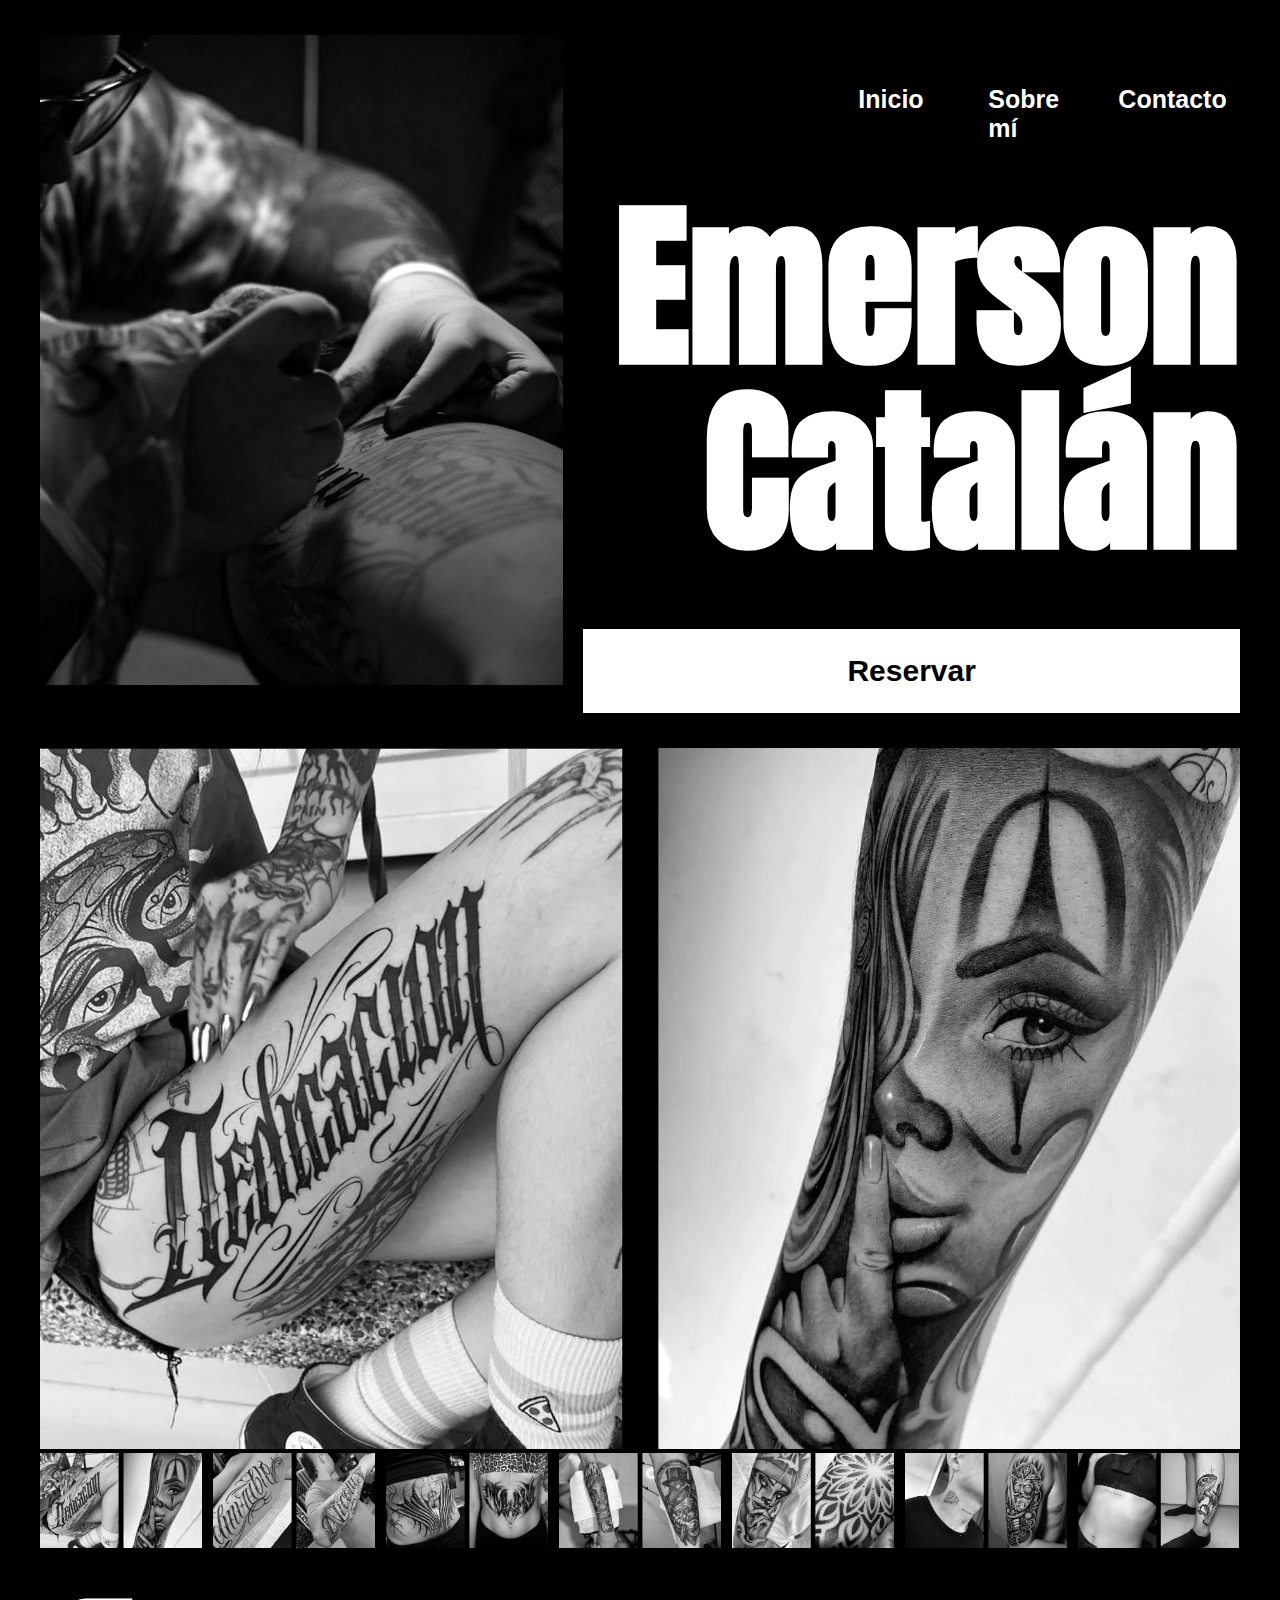
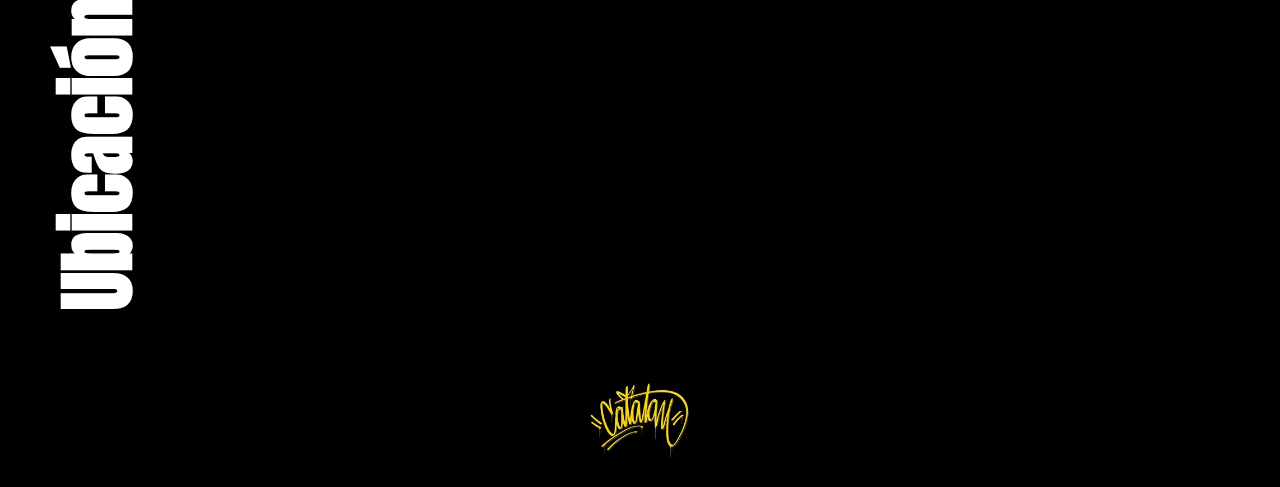
==== index.html @ 420c8c4f "a" ====
<!DOCTYPE html>
<html>
  <head>
    <title>Catalan's Tattoo</title>
    <link rel="stylesheet" href="style.css">
    <link rel="preconnect" href="https://fonts.googleapis.com">
    <link rel="preconnect" href="https://fonts.gstatic.com" crossorigin>
    <link href="https://fonts.googleapis.com/css2?family=Anton&display=swap" rel="stylesheet">       
  </head>
 
  <body>
      
        <div class="website-container">
      
          <div class="title-container">
            <img class="home-image" src="assets/catalan1.webp">
      
            <div class="item-box">
              <div class="top-menu">
                <p class="menu-option">
                  <a href="index.html">
                    Inicio
                  </a>
                </p>

                <p class="menu-option">
                  <a href="#" onclick="return false;">
                    Sobre mí
                  </a>
                </p>

                <p class="menu-option">
                  <a href="#" onclick="return false;">
                    Contacto
                  </a>
                </p>
              </div>
          
              <p class="title">
                Emerson Catalán
              </p>

            <div>
              <p class="reserve-button">
                Reservar
              </p>
            </div>
            
            </div>

          </div>
        
          <div class="gallery">

            <div class="gallery-display">
              <img id="gallery-main-image" class="gallery-image">
            </div>
            <div id="thumbnails"></div>

          </div>

          <div class="location-container">      
            <div class="location-box">
              <p class="location-text">
                Ubicación
              </p>
            </div>
 
            <iframe class="map" src="https://www.google.com/maps/embed?pb=!1m18!1m12!1m3!1d3916.658241930171!2d-74.79684052415239!3d10.989147955232342!2m3!1f0!2f0!3f0!3m2!1i1024!2i768!4f13.1!3m3!1m2!1s0x8ef42d7025b7eb53%3A0x3772468d267fda36!2sCra.%2045%20%23%2057%20-%2058%2C%20Nte.%20Centro%20Historico%2C%20Barranquilla%2C%20Atl%C3%A1ntico%2C%20Colombia!5e0!3m2!1ses-419!2sus!4v1703089931493!5m2!1ses-419!2sus" width="1100" height="350" style="border:0;" allowfullscreen="" loading="lazy" referrerpolicy="no-referrer-when-downgrade"></iframe>
          
          </div>


        </div>
      
      </body>

      <footer>
        <img class="catalan-logo" src="assets/catalan.webp">
      </footer>

<script src="main.js"></script>
</html>
---- style.css ----
p {
  font-family: Arial, Helvetica, sans-serif;
  color: white;
  margin: 0;
}

a{
  color: white;
  text-decoration: none;
}

a:hover{
  color: rgb(253, 214, 21);
}

a:active{
  color: white;
}

body {
  background-color: rgb(0, 0, 0);
  margin: 25px;
}

footer {
  margin-top: 50px;
  margin-bottom: 25px;
  text-align: center;
}


.website-container {
  max-width: 1200px; 
  width: 100%; 
  margin: 0 auto; 
}

.top-menu {
  display: grid;
  grid-template-columns: 130px 130px 130px;
  font-weight: bold;
}

.menu-option {
  font-family: Arial, Helvetica, sans-serif;
  display: inline-block;
  width: auto;
  font-size: 25px;
  margin-left: 275px;
  margin-right: 50px;
  margin-top: 50px;
  cursor: pointer;
}

.title-container {
  display: flex;
  width: auto;
  margin-top: 35px;
  margin-bottom: 35px;
}

.home-image {
  height: 650px;
}

.item-box {
  display: flex;
  flex-direction: column;
  margin-left: 20px;
}

.title {
  font-family: 'Anton', sans-serif;
  font-size: 180px; font-weight: bold;
	margin-top: 50px;
  margin-bottom: 10px;
	line-height: 185px;
  text-align: right;
}

.reserve-button{
  margin-top: 56px;
  padding: 25px;
  background-color: white;
  font-family: Arial, Helvetica, sans-serif;
  font-size: 30px; font-weight: bold;
  color: rgb(0, 0, 0);
  text-align: center;
  user-select: none;
  cursor: pointer;
}

.reserve-button:hover{
  background-color: rgb(253, 214, 21)
}

.reserve-button:active{
  background-color: white;
}

.location-text {
  font-family: 'Anton', sans-serif;
  font-size: 80px; font-weight: bold;
  margin-bottom: 20px;
  margin-top: 110px;
  margin-left: -100px;
  transform: rotate(-90deg);
}

.map{
  margin-left: -100px;
}


.location-container {
  display: flex;
  width: auto;
  margin-top: 35px;
  margin-bottom: 35px;

}

.catalan-logo {
  height: 75px;
}



/*---------------*/
/* Gallery style */
/*---------------*/

/* Constants */
:root
  { --gallery-width: 1200px
  ; --gallery-height: 800px
  ; --gallery-top-padding: 5px
  ; --gallery-thumbnail-height: 100px
  ; --gallery-main-display-height:
      calc(var(--gallery-height) - 3 * var(--gallery-padding) - var(--gallery-thumbnail-height));
    }

/* Flex container with main display and thumbnails */
div.gallery
  { display: flex
  ; width: var(--gallery-width)
  ; height: var(--gallery-height)
  ; flex-direction: column
  ; padding-top: var(--gallery-padding)
  ; padding-bottom: var(--gallery-padding)
  ; box-sizing: border-box
    }

/* The main gallery display */
div.gallery-display
  { margin-bottom: var(--gallery-padding)
  ; height: var(--gallery-main-display-height)
  ; width: 100%
  ; text-align: center
    }

/* Image from the gallery */
img.gallery-image
  { max-width: 100%
  ; max-height: 100%
    }

/* Flex container for thumbnails */
#thumbnails
  { height: var(--gallery-thumbnail-height)
  ; display: flex
  ; flex-direction: row
  ; justify-content: flex-start
  ; width: 100%
  ; gap: 11px
  ; overflow-x: auto
    }

/* Thumbnail image */
img.thumbnail
  { cursor: pointer
    }
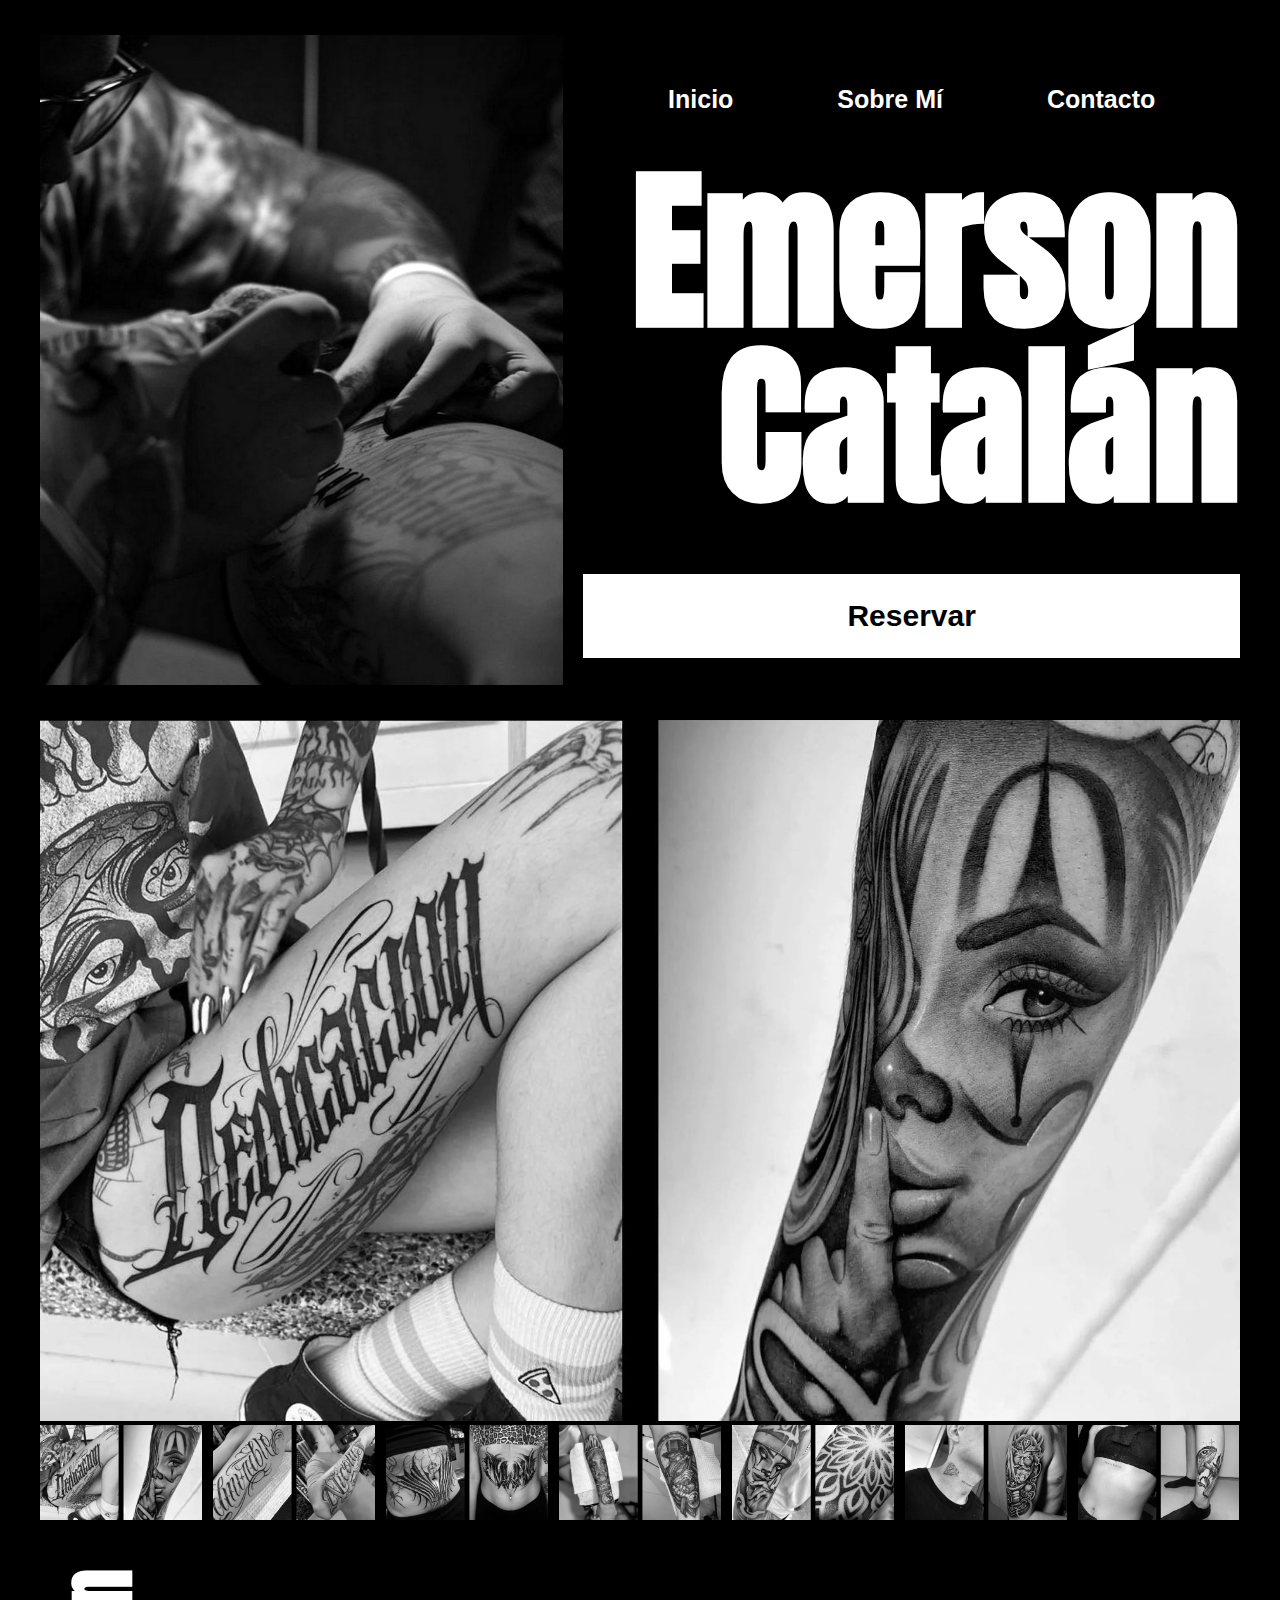
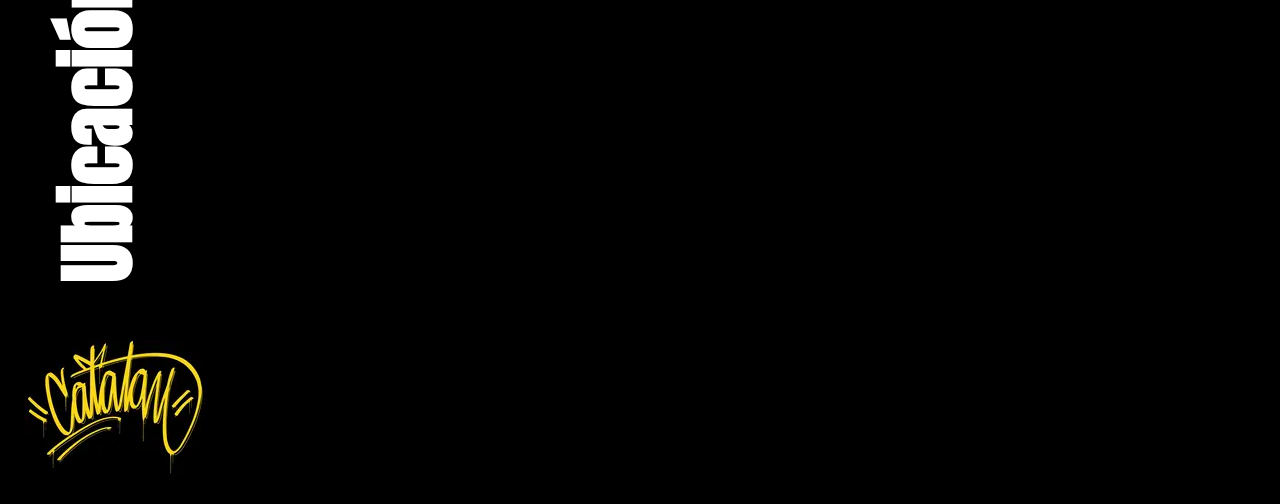
==== commit ee098d7a: "Revert "a"" ====
--- a/index.html
+++ b/index.html
@@ -25,7 +25,7 @@
 
                 <p class="menu-option">
                   <a href="#" onclick="return false;">
-                    Sobre mí
+                    Sobre Mí
                   </a>
                 </p>
 
@@ -76,7 +76,7 @@
       </body>
 
       <footer>
-        <img class="catalan-logo" src="assets/catalan.webp">
+        <img class="face" src="assets/catalan.webp">
       </footer>
 
 <script src="main.js"></script>
--- a/style.css
+++ b/style.css
@@ -23,9 +23,7 @@
 }
 
 footer {
-  margin-top: 50px;
-  margin-bottom: 25px;
-  text-align: center;
+  margin-top: 35px;
 }
 
 
@@ -35,20 +33,24 @@
   margin: 0 auto; 
 }
 
-.top-menu {
+.top-banner {
+  margin-top: 30px;
+	margin-bottom: 30px;
+  height: 100px;
+  width: 100%;
+  text-align: center;
+}
+
+.options-menu {
   display: grid;
-  grid-template-columns: 130px 130px 130px;
+  grid-template-columns: auto auto auto;
+}
+
+.grid-item {
+  display: inline-block;
+  font-size: 20px;
   font-weight: bold;
-}
-
-.menu-option {
-  font-family: Arial, Helvetica, sans-serif;
-  display: inline-block;
-  width: auto;
-  font-size: 25px;
-  margin-left: 275px;
-  margin-right: 50px;
-  margin-top: 50px;
+	margin-right: 30px;
   cursor: pointer;
 }
 
@@ -69,17 +71,22 @@
   margin-left: 20px;
 }
 
+.top-menu{
+  text-align: center;
+  font-weight: bold;
+}
+
 .title {
   font-family: 'Anton', sans-serif;
-  font-size: 180px; font-weight: bold;
+  font-size: 175px; font-weight: bold;
 	margin-top: 50px;
   margin-bottom: 10px;
-	line-height: 185px;
+	line-height: 175px;
   text-align: right;
 }
 
 .reserve-button{
-  margin-top: 56px;
+  margin-top: 50px;
   padding: 25px;
   background-color: white;
   font-family: Arial, Helvetica, sans-serif;
@@ -111,6 +118,15 @@
   margin-left: -100px;
 }
 
+.menu-option{
+  font-family: Arial, Helvetica, sans-serif;
+  display: inline-block;
+  font-size: 25px;
+  margin-left: 50px;
+  margin-right: 50px;
+  margin-top: 50px;
+  cursor: pointer;
+}
 
 .location-container {
   display: flex;
@@ -121,7 +137,8 @@
 }
 
 .catalan-logo {
-  height: 75px;
+  display: inline-block;
+  height: 100px;
 }
 
 
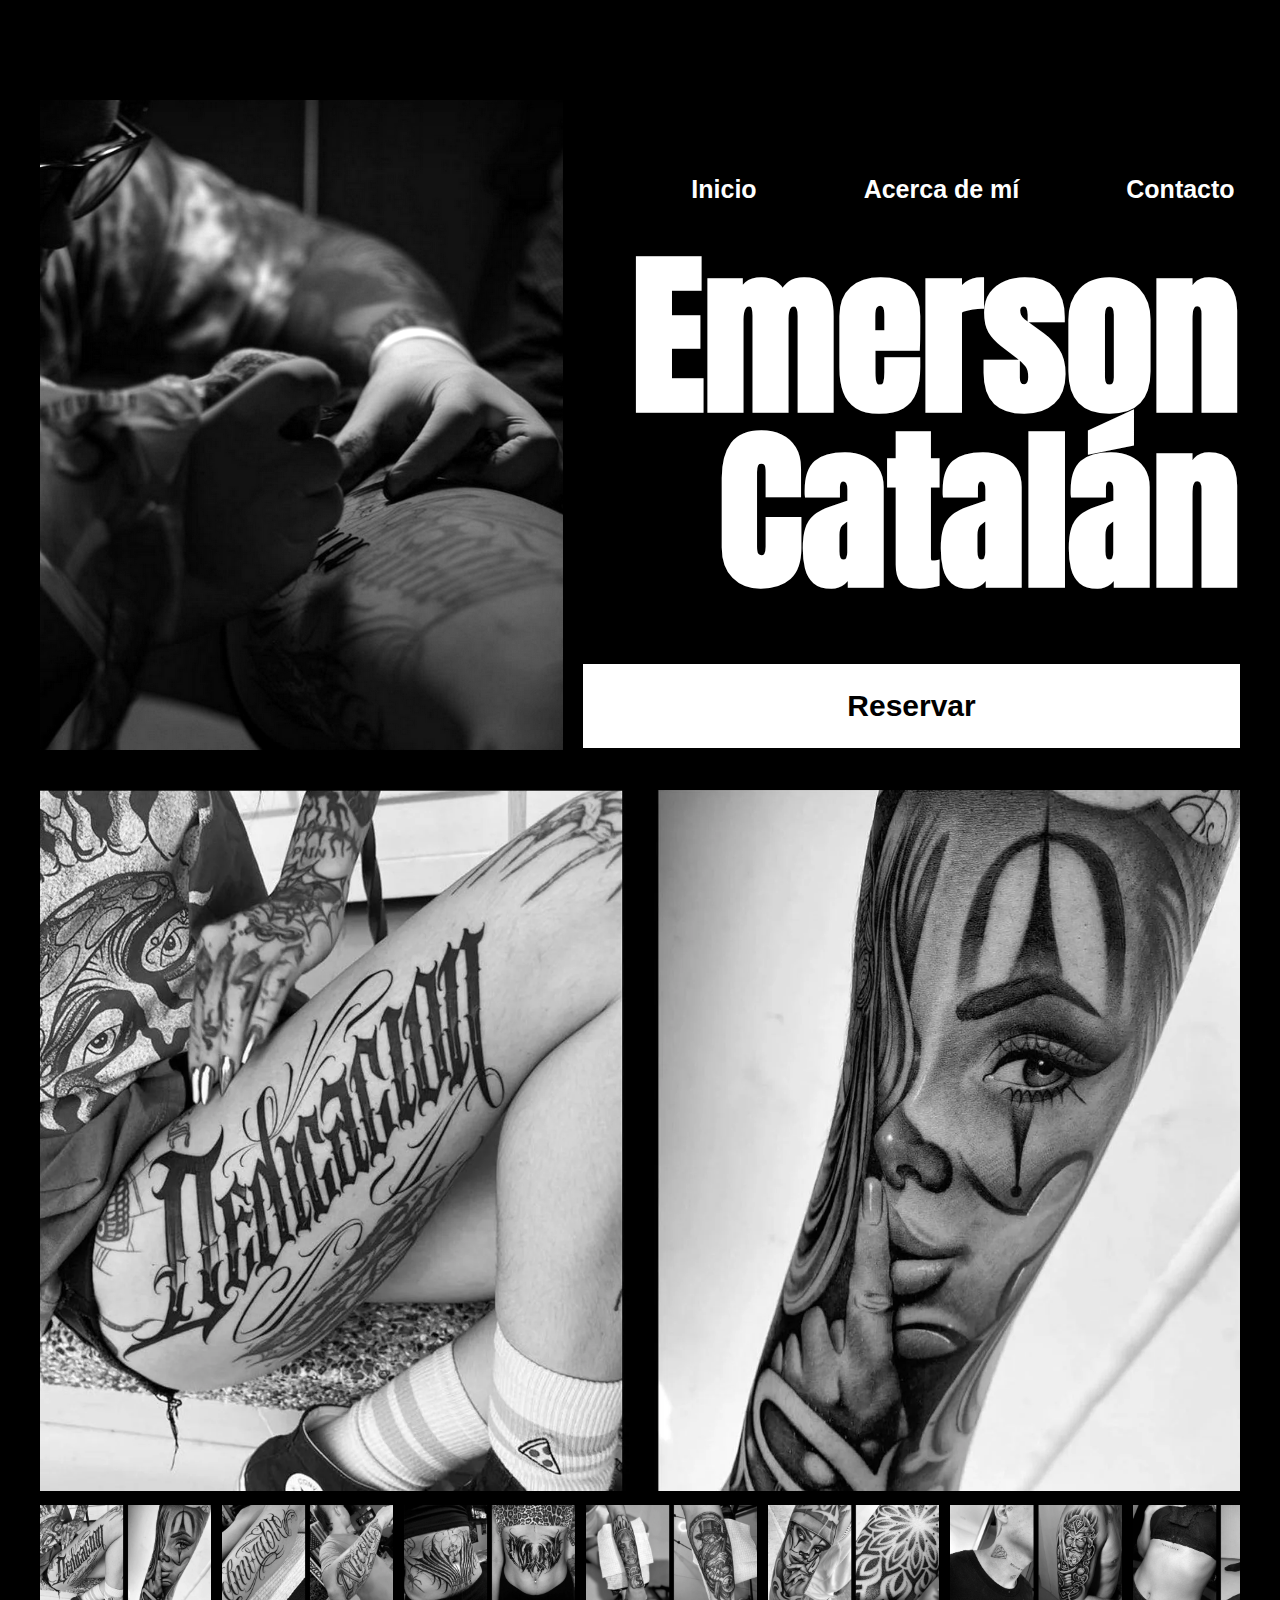
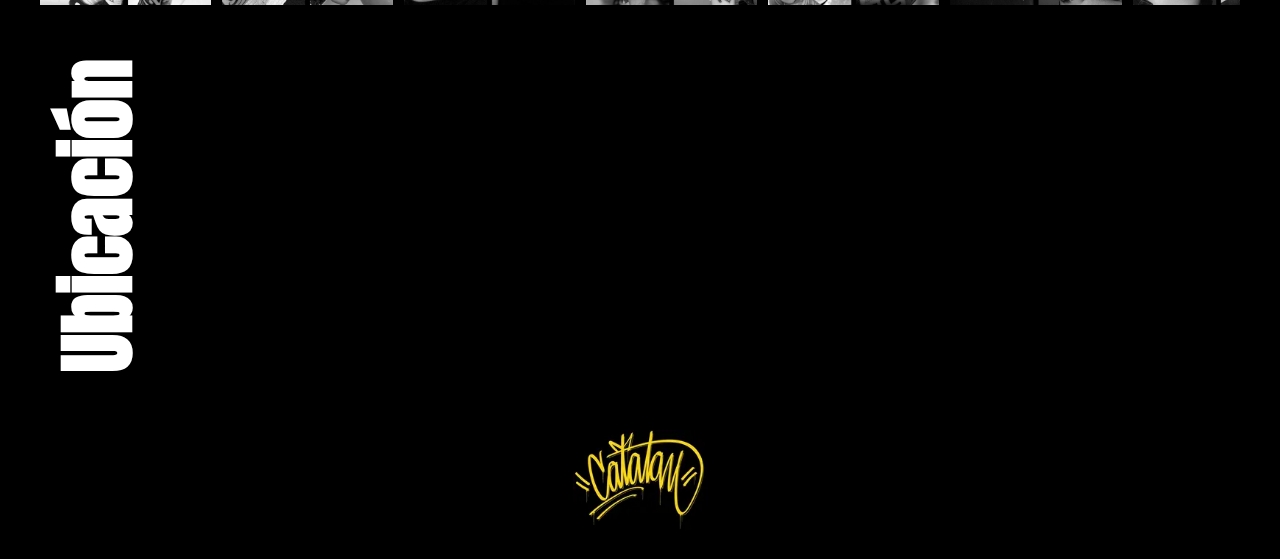
==== commit 1d11e1d7: "updating" ====
--- a/index.html
+++ b/index.html
@@ -25,12 +25,12 @@
 
                 <p class="menu-option">
                   <a href="#" onclick="return false;">
-                    Sobre Mí
+                    Acerca de mí
                   </a>
                 </p>
 
                 <p class="menu-option">
-                  <a href="#" onclick="return false;">
+                  <a href="contact.html">
                     Contacto
                   </a>
                 </p>
@@ -41,9 +41,11 @@
               </p>
 
             <div>
-              <p class="reserve-button">
-                Reservar
-              </p>
+              <a href="contact.html">
+                <p class="reserve-button">
+                  Reservar
+                </p>
+              </a>  
             </div>
             
             </div>
@@ -76,7 +78,7 @@
       </body>
 
       <footer>
-        <img class="face" src="assets/catalan.webp">
+        <img class="catalan-logo" src="assets/catalan.webp">
       </footer>
 
 <script src="main.js"></script>
--- a/style.css
+++ b/style.css
@@ -20,10 +20,12 @@
 body {
   background-color: rgb(0, 0, 0);
   margin: 25px;
+  margin-top: 100px;
 }
 
 footer {
   margin-top: 35px;
+  text-align: center;
 }
 
 
@@ -33,24 +35,12 @@
   margin: 0 auto; 
 }
 
-.top-banner {
-  margin-top: 30px;
-	margin-bottom: 30px;
-  height: 100px;
-  width: 100%;
-  text-align: center;
-}
-
-.options-menu {
-  display: grid;
-  grid-template-columns: auto auto auto;
-}
-
-.grid-item {
+.menu-option {
+  font-family: Arial, Helvetica, sans-serif;
   display: inline-block;
-  font-size: 20px;
-  font-weight: bold;
-	margin-right: 30px;
+  font-size: 25px;
+  margin-left: 103px;
+  margin-top: 75px;
   cursor: pointer;
 }
 
@@ -63,6 +53,7 @@
 
 .home-image {
   height: 650px;
+  width: 523px;
 }
 
 .item-box {
@@ -79,8 +70,9 @@
 .title {
   font-family: 'Anton', sans-serif;
   font-size: 175px; font-weight: bold;
-	margin-top: 50px;
-  margin-bottom: 10px;
+	margin-top: 0px;
+  padding-top: 45px;
+  margin-bottom: 15px;
 	line-height: 175px;
   text-align: right;
 }
@@ -105,6 +97,14 @@
   background-color: white;
 }
 
+.location-container {
+  display: flex;
+  width: auto;
+  margin-top: 35px;
+  margin-bottom: 35px;
+
+}
+
 .location-text {
   font-family: 'Anton', sans-serif;
   font-size: 80px; font-weight: bold;
@@ -118,26 +118,7 @@
   margin-left: -100px;
 }
 
-.menu-option{
-  font-family: Arial, Helvetica, sans-serif;
-  display: inline-block;
-  font-size: 25px;
-  margin-left: 50px;
-  margin-right: 50px;
-  margin-top: 50px;
-  cursor: pointer;
-}
-
-.location-container {
-  display: flex;
-  width: auto;
-  margin-top: 35px;
-  margin-bottom: 35px;
-
-}
-
 .catalan-logo {
-  display: inline-block;
   height: 100px;
 }
 
@@ -150,8 +131,8 @@
 /* Constants */
 :root
   { --gallery-width: 1200px
-  ; --gallery-height: 800px
-  ; --gallery-top-padding: 5px
+  ; --gallery-height: 825px
+  ; --gallery-padding: 5px
   ; --gallery-thumbnail-height: 100px
   ; --gallery-main-display-height:
       calc(var(--gallery-height) - 3 * var(--gallery-padding) - var(--gallery-thumbnail-height));
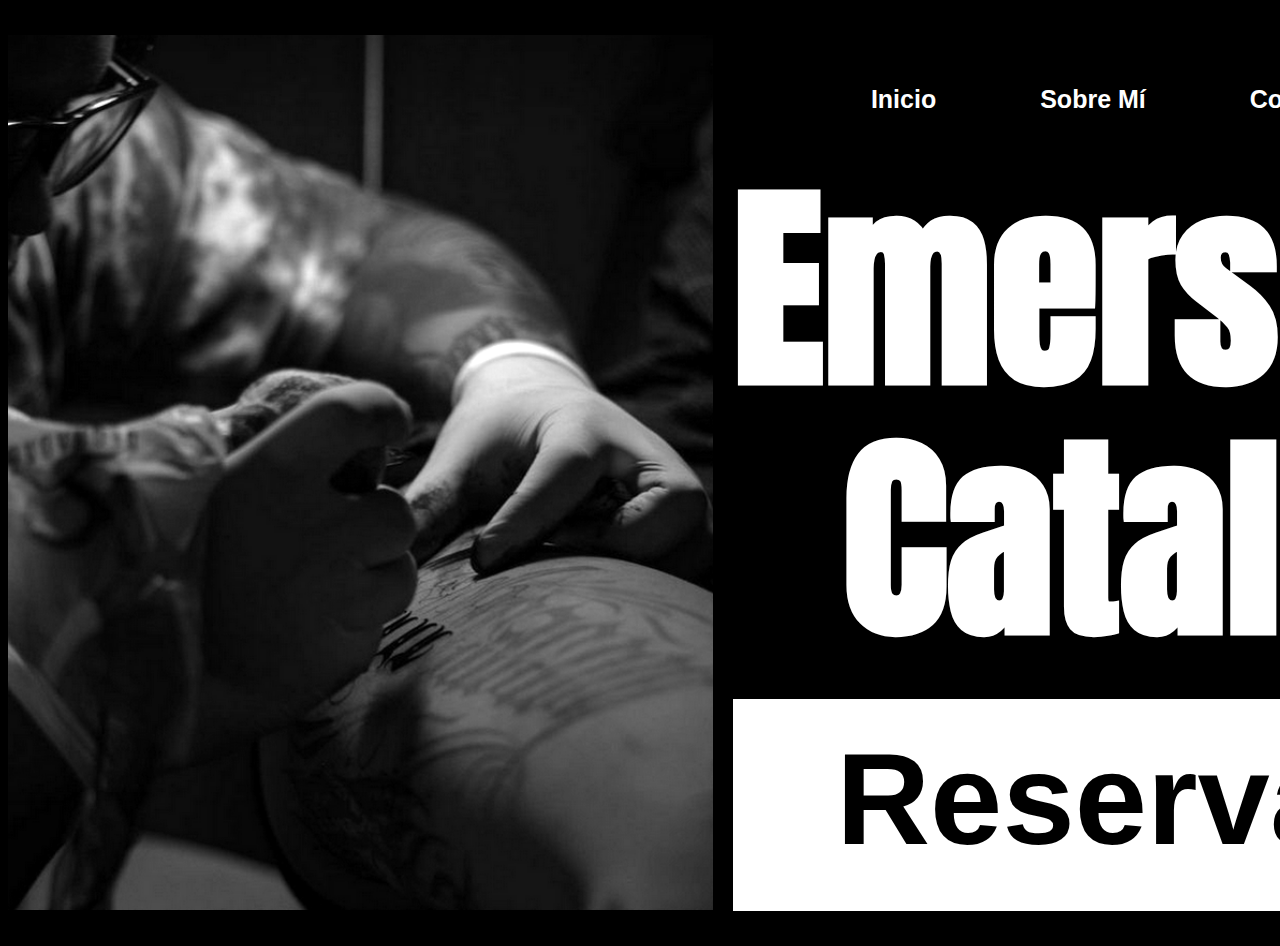
==== commit 764c4be9: "changes" ====
--- a/index.html
+++ b/index.html
@@ -25,12 +25,12 @@
 
                 <p class="menu-option">
                   <a href="#" onclick="return false;">
-                    Acerca de mí
+                    Sobre Mí
                   </a>
                 </p>
 
                 <p class="menu-option">
-                  <a href="contact.html">
+                  <a href="#" onclick="return false;">
                     Contacto
                   </a>
                 </p>
@@ -41,45 +41,13 @@
               </p>
 
             <div>
-              <a href="contact.html">
-                <p class="reserve-button">
-                  Reservar
-                </p>
-              </a>  
+              <p class="reserve-button">
+                Reservar
+              </p>
             </div>
             
             </div>
 
           </div>
         
-          <div class="gallery">
-
-            <div class="gallery-display">
-              <img id="gallery-main-image" class="gallery-image">
-            </div>
-            <div id="thumbnails"></div>
-
-          </div>
-
-          <div class="location-container">      
-            <div class="location-box">
-              <p class="location-text">
-                Ubicación
-              </p>
-            </div>
- 
-            <iframe class="map" src="https://www.google.com/maps/embed?pb=!1m18!1m12!1m3!1d3916.658241930171!2d-74.79684052415239!3d10.989147955232342!2m3!1f0!2f0!3f0!3m2!1i1024!2i768!4f13.1!3m3!1m2!1s0x8ef42d7025b7eb53%3A0x3772468d267fda36!2sCra.%2045%20%23%2057%20-%2058%2C%20Nte.%20Centro%20Historico%2C%20Barranquilla%2C%20Atl%C3%A1ntico%2C%20Colombia!5e0!3m2!1ses-419!2sus!4v1703089931493!5m2!1ses-419!2sus" width="1100" height="350" style="border:0;" allowfullscreen="" loading="lazy" referrerpolicy="no-referrer-when-downgrade"></iframe>
-          
-          </div>
-
-
-        </div>
-      
-      </body>
-
-      <footer>
-        <img class="catalan-logo" src="assets/catalan.webp">
-      </footer>
-
-<script src="main.js"></script>
 </html>
--- a/style.css
+++ b/style.css
@@ -19,8 +19,6 @@
 
 body {
   background-color: rgb(0, 0, 0);
-  margin: 25px;
-  margin-top: 100px;
 }
 
 footer {
@@ -28,19 +26,25 @@
   text-align: center;
 }
 
-
 .website-container {
-  max-width: 1200px; 
+  max-width: 1500px; 
   width: 100%; 
   margin: 0 auto; 
 }
 
-.menu-option {
-  font-family: Arial, Helvetica, sans-serif;
+.top-banner {
+  margin-top: 30px;
+	margin-bottom: 30px;
+  height: 100px;
+  width: 100%;
+  text-align: center;
+}
+
+.grid-item {
   display: inline-block;
-  font-size: 25px;
-  margin-left: 103px;
-  margin-top: 75px;
+  font-size: 20px;
+  font-weight: bold;
+	margin-right: 30px;
   cursor: pointer;
 }
 
@@ -52,8 +56,7 @@
 }
 
 .home-image {
-  height: 650px;
-  width: 523px;
+  height: 875px;
 }
 
 .item-box {
@@ -69,22 +72,23 @@
 
 .title {
   font-family: 'Anton', sans-serif;
-  font-size: 175px; font-weight: bold;
-	margin-top: 0px;
-  padding-top: 45px;
-  margin-bottom: 15px;
-	line-height: 175px;
+  font-size: 220px; font-weight: bold;
+	margin-top: 50px;
+  margin-bottom: 10px;
+	line-height: 250px;
   text-align: right;
 }
 
 .reserve-button{
-  margin-top: 50px;
+  margin-top: 25px;
   padding: 25px;
+  height: 162px;
   background-color: white;
   font-family: Arial, Helvetica, sans-serif;
-  font-size: 30px; font-weight: bold;
+  font-size: 130px; font-weight: bold;
   color: rgb(0, 0, 0);
   text-align: center;
+  vertical-align: middle;
   user-select: none;
   cursor: pointer;
 }
@@ -97,87 +101,14 @@
   background-color: white;
 }
 
-.location-container {
-  display: flex;
-  width: auto;
-  margin-top: 35px;
-  margin-bottom: 35px;
 
+.menu-option{
+  font-family: Arial, Helvetica, sans-serif;
+  display: inline-block;
+  font-size: 25px;
+  margin-left: 50px;
+  margin-right: 50px;
+  margin-top: 50px;
+  cursor: pointer;
 }
 
-.location-text {
-  font-family: 'Anton', sans-serif;
-  font-size: 80px; font-weight: bold;
-  margin-bottom: 20px;
-  margin-top: 110px;
-  margin-left: -100px;
-  transform: rotate(-90deg);
-}
-
-.map{
-  margin-left: -100px;
-}
-
-.catalan-logo {
-  height: 100px;
-}
-
-
-
-/*---------------*/
-/* Gallery style */
-/*---------------*/
-
-/* Constants */
-:root
-  { --gallery-width: 1200px
-  ; --gallery-height: 825px
-  ; --gallery-padding: 5px
-  ; --gallery-thumbnail-height: 100px
-  ; --gallery-main-display-height:
-      calc(var(--gallery-height) - 3 * var(--gallery-padding) - var(--gallery-thumbnail-height));
-    }
-
-/* Flex container with main display and thumbnails */
-div.gallery
-  { display: flex
-  ; width: var(--gallery-width)
-  ; height: var(--gallery-height)
-  ; flex-direction: column
-  ; padding-top: var(--gallery-padding)
-  ; padding-bottom: var(--gallery-padding)
-  ; box-sizing: border-box
-    }
-
-/* The main gallery display */
-div.gallery-display
-  { margin-bottom: var(--gallery-padding)
-  ; height: var(--gallery-main-display-height)
-  ; width: 100%
-  ; text-align: center
-    }
-
-/* Image from the gallery */
-img.gallery-image
-  { max-width: 100%
-  ; max-height: 100%
-    }
-
-/* Flex container for thumbnails */
-#thumbnails
-  { height: var(--gallery-thumbnail-height)
-  ; display: flex
-  ; flex-direction: row
-  ; justify-content: flex-start
-  ; width: 100%
-  ; gap: 11px
-  ; overflow-x: auto
-    }
-
-/* Thumbnail image */
-img.thumbnail
-  { cursor: pointer
-    }
-
-
-    
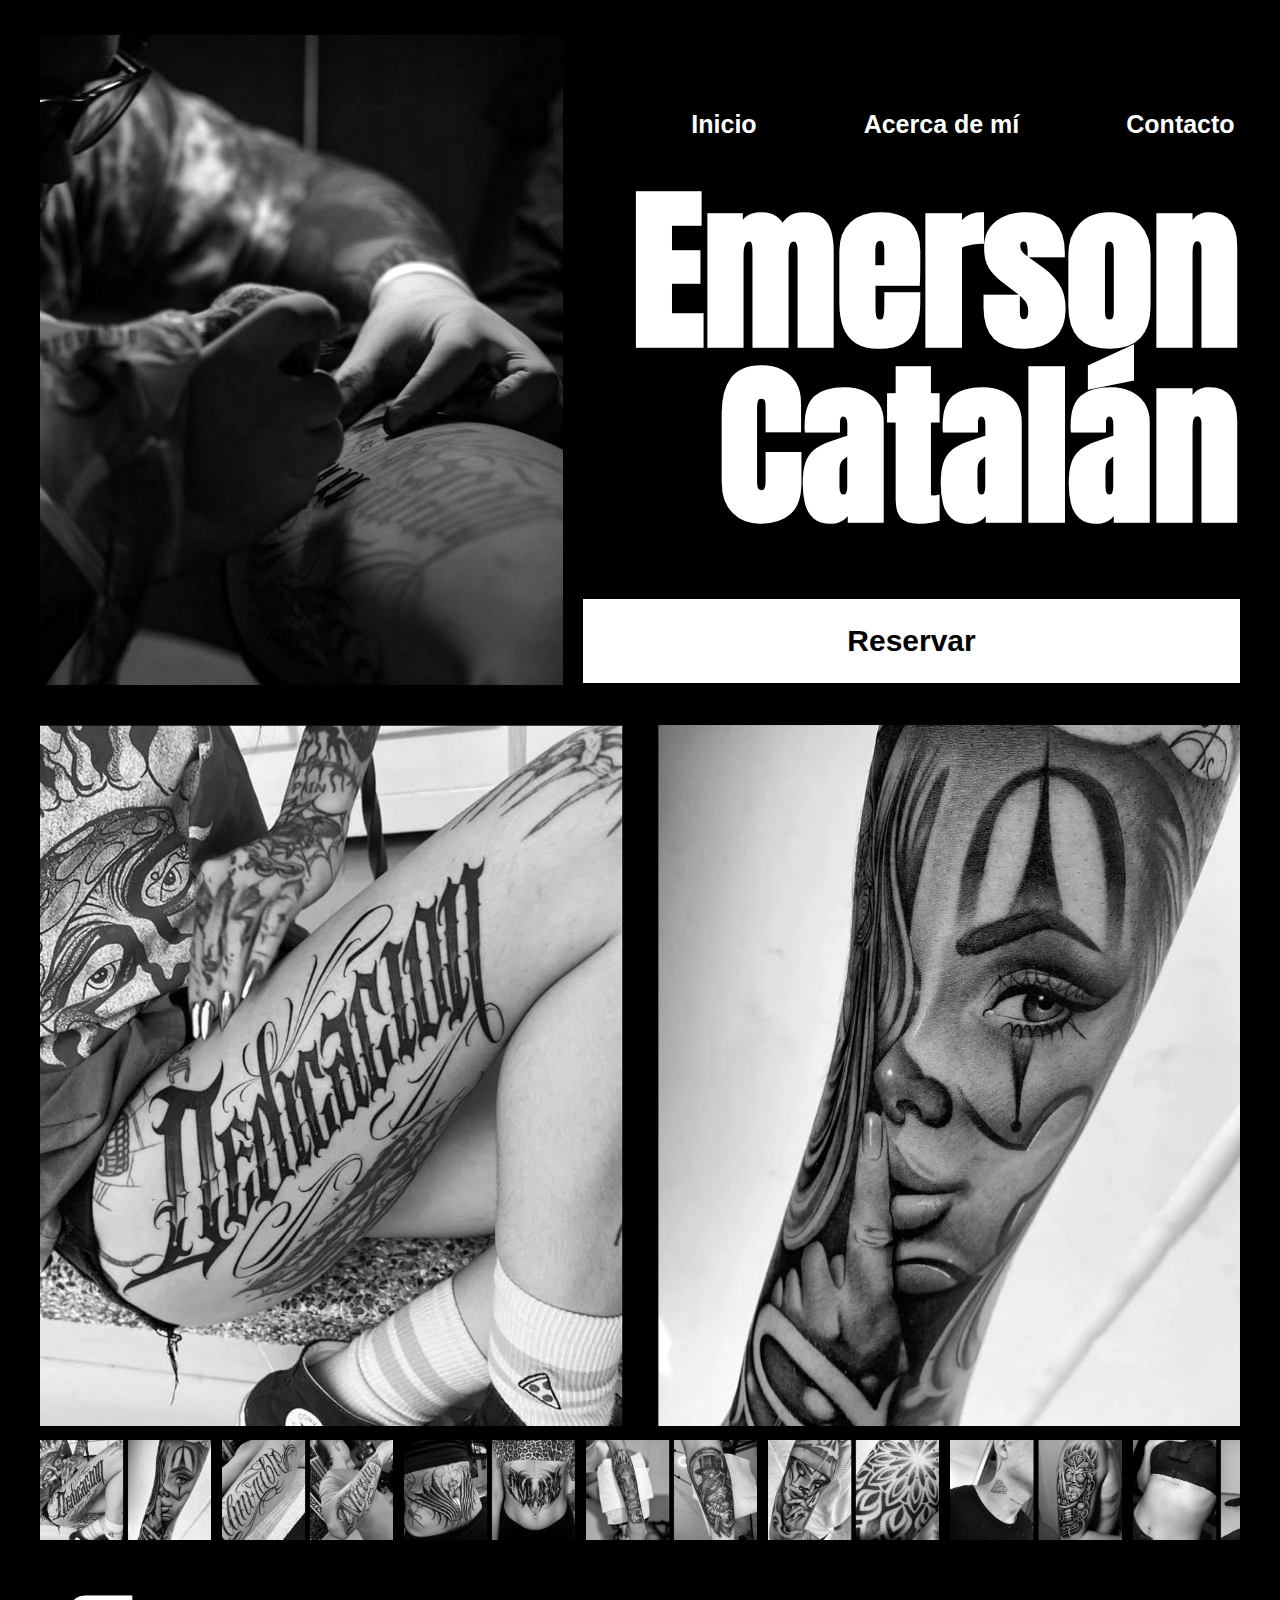
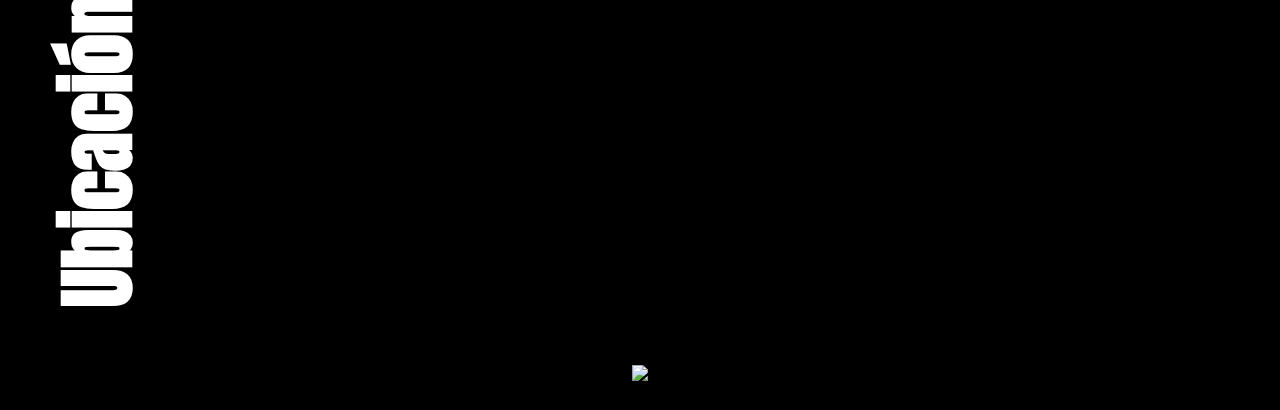
==== commit 4304b89e: "changing footer" ====
--- a/index.html
+++ b/index.html
@@ -25,12 +25,12 @@
 
                 <p class="menu-option">
                   <a href="#" onclick="return false;">
-                    Sobre Mí
+                    Acerca de mí
                   </a>
                 </p>
 
                 <p class="menu-option">
-                  <a href="#" onclick="return false;">
+                  <a href="contact.html">
                     Contacto
                   </a>
                 </p>
@@ -41,13 +41,47 @@
               </p>
 
             <div>
-              <p class="reserve-button">
-                Reservar
-              </p>
+              <a href="contact.html">
+                <p class="reserve-button">
+                  Reservar
+                </p>
+              </a>  
             </div>
             
             </div>
 
           </div>
         
+          <div class="gallery">
+
+            <div class="gallery-display">
+              <img id="gallery-main-image" class="gallery-image">
+            </div>
+            <div id="thumbnails"></div>
+
+          </div>
+
+          <div class="location-container">      
+            <div class="location-box">
+              <p class="location-text">
+                Ubicación
+              </p>
+            </div>
+ 
+            <iframe class="map" src="https://www.google.com/maps/embed?pb=!1m18!1m12!1m3!1d3916.658241930171!2d-74.79684052415239!3d10.989147955232342!2m3!1f0!2f0!3f0!3m2!1i1024!2i768!4f13.1!3m3!1m2!1s0x8ef42d7025b7eb53%3A0x3772468d267fda36!2sCra.%2045%20%23%2057%20-%2058%2C%20Nte.%20Centro%20Historico%2C%20Barranquilla%2C%20Atl%C3%A1ntico%2C%20Colombia!5e0!3m2!1ses-419!2sus!4v1703089931493!5m2!1ses-419!2sus" width="1100" height="350" style="border:0;" allowfullscreen="" loading="lazy" referrerpolicy="no-referrer-when-downgrade"></iframe>
+          
+          </div>
+
+
+        </div>
+      
+      </body>
+
+      <footer>
+        <a href="https://www.instagram.com/emerson.catalan/">
+        <img class="catalan-logo" src="assets/insta.png">
+        </a>
+      </footer>
+
+<script src="main.js"></script>
 </html>
--- a/style.css
+++ b/style.css
@@ -17,8 +17,16 @@
   color: white;
 }
 
+.contact-right,
+.contact-left{
+  margin-bottom: 10px;
+  font-family: Arial, Helvetica, sans-serif;
+  font-size: 25px; font-weight: bold;
+}
+
 body {
   background-color: rgb(0, 0, 0);
+  margin: 25px;
 }
 
 footer {
@@ -26,25 +34,19 @@
   text-align: center;
 }
 
+
 .website-container {
-  max-width: 1500px; 
+  max-width: 1200px; 
   width: 100%; 
   margin: 0 auto; 
 }
 
-.top-banner {
-  margin-top: 30px;
-	margin-bottom: 30px;
-  height: 100px;
-  width: 100%;
-  text-align: center;
-}
-
-.grid-item {
+.menu-option {
+  font-family: Arial, Helvetica, sans-serif;
   display: inline-block;
-  font-size: 20px;
-  font-weight: bold;
-	margin-right: 30px;
+  font-size: 25px;
+  margin-left: 103px;
+  margin-top: 75px;
   cursor: pointer;
 }
 
@@ -56,7 +58,8 @@
 }
 
 .home-image {
-  height: 875px;
+  height: 650px;
+  width: 523px;
 }
 
 .item-box {
@@ -72,23 +75,22 @@
 
 .title {
   font-family: 'Anton', sans-serif;
-  font-size: 220px; font-weight: bold;
-	margin-top: 50px;
-  margin-bottom: 10px;
-	line-height: 250px;
+  font-size: 175px; font-weight: bold;
+	margin-top: 0px;
+  padding-top: 45px;
+  margin-bottom: 15px;
+	line-height: 175px;
   text-align: right;
 }
 
 .reserve-button{
-  margin-top: 25px;
+  margin-top: 50px;
   padding: 25px;
-  height: 162px;
   background-color: white;
   font-family: Arial, Helvetica, sans-serif;
-  font-size: 130px; font-weight: bold;
+  font-size: 30px; font-weight: bold;
   color: rgb(0, 0, 0);
   text-align: center;
-  vertical-align: middle;
   user-select: none;
   cursor: pointer;
 }
@@ -101,14 +103,106 @@
   background-color: white;
 }
 
-
-.menu-option{
-  font-family: Arial, Helvetica, sans-serif;
-  display: inline-block;
-  font-size: 25px;
-  margin-left: 50px;
-  margin-right: 50px;
-  margin-top: 50px;
-  cursor: pointer;
-}
-
+.location-container {
+  display: flex;
+  width: auto;
+  margin-top: 35px;
+  margin-bottom: 35px;
+
+}
+
+.location-text {
+  font-family: 'Anton', sans-serif;
+  font-size: 80px; font-weight: bold;
+  margin-bottom: 20px;
+  margin-top: 110px;
+  margin-left: -100px;
+  transform: rotate(-90deg);
+}
+
+.map{
+  margin-left: -100px;
+}
+
+.catalan-logo {
+  height: 100px;
+}
+
+
+/*CONTACT PAGE STYLES*/
+
+.contact-info {
+  display: grid;
+  grid-template-columns: auto auto;
+  grid-row-gap: 20px;
+  margin-top: 30px;
+  margin-left: 25px;
+  color: rgb(255, 255, 255);
+}
+
+.contact-right {
+  text-align: right;
+  font-weight: 200;
+}
+
+
+
+
+
+/*---------------*/
+/* Gallery style */
+/*---------------*/
+
+/* Constants */
+:root
+  { --gallery-width: 1200px
+  ; --gallery-height: 825px
+  ; --gallery-padding: 5px
+  ; --gallery-thumbnail-height: 100px
+  ; --gallery-main-display-height:
+      calc(var(--gallery-height) - 3 * var(--gallery-padding) - var(--gallery-thumbnail-height));
+    }
+
+/* Flex container with main display and thumbnails */
+div.gallery
+  { display: flex
+  ; width: var(--gallery-width)
+  ; height: var(--gallery-height)
+  ; flex-direction: column
+  ; padding-top: var(--gallery-padding)
+  ; padding-bottom: var(--gallery-padding)
+  ; box-sizing: border-box
+    }
+
+/* The main gallery display */
+div.gallery-display
+  { margin-bottom: var(--gallery-padding)
+  ; height: var(--gallery-main-display-height)
+  ; width: 100%
+  ; text-align: center
+    }
+
+/* Image from the gallery */
+img.gallery-image
+  { max-width: 100%
+  ; max-height: 100%
+    }
+
+/* Flex container for thumbnails */
+#thumbnails
+  { height: var(--gallery-thumbnail-height)
+  ; display: flex
+  ; flex-direction: row
+  ; justify-content: flex-start
+  ; width: 100%
+  ; gap: 11px
+  ; overflow-x: auto
+    }
+
+/* Thumbnail image */
+img.thumbnail
+  { cursor: pointer
+    }
+
+
+    
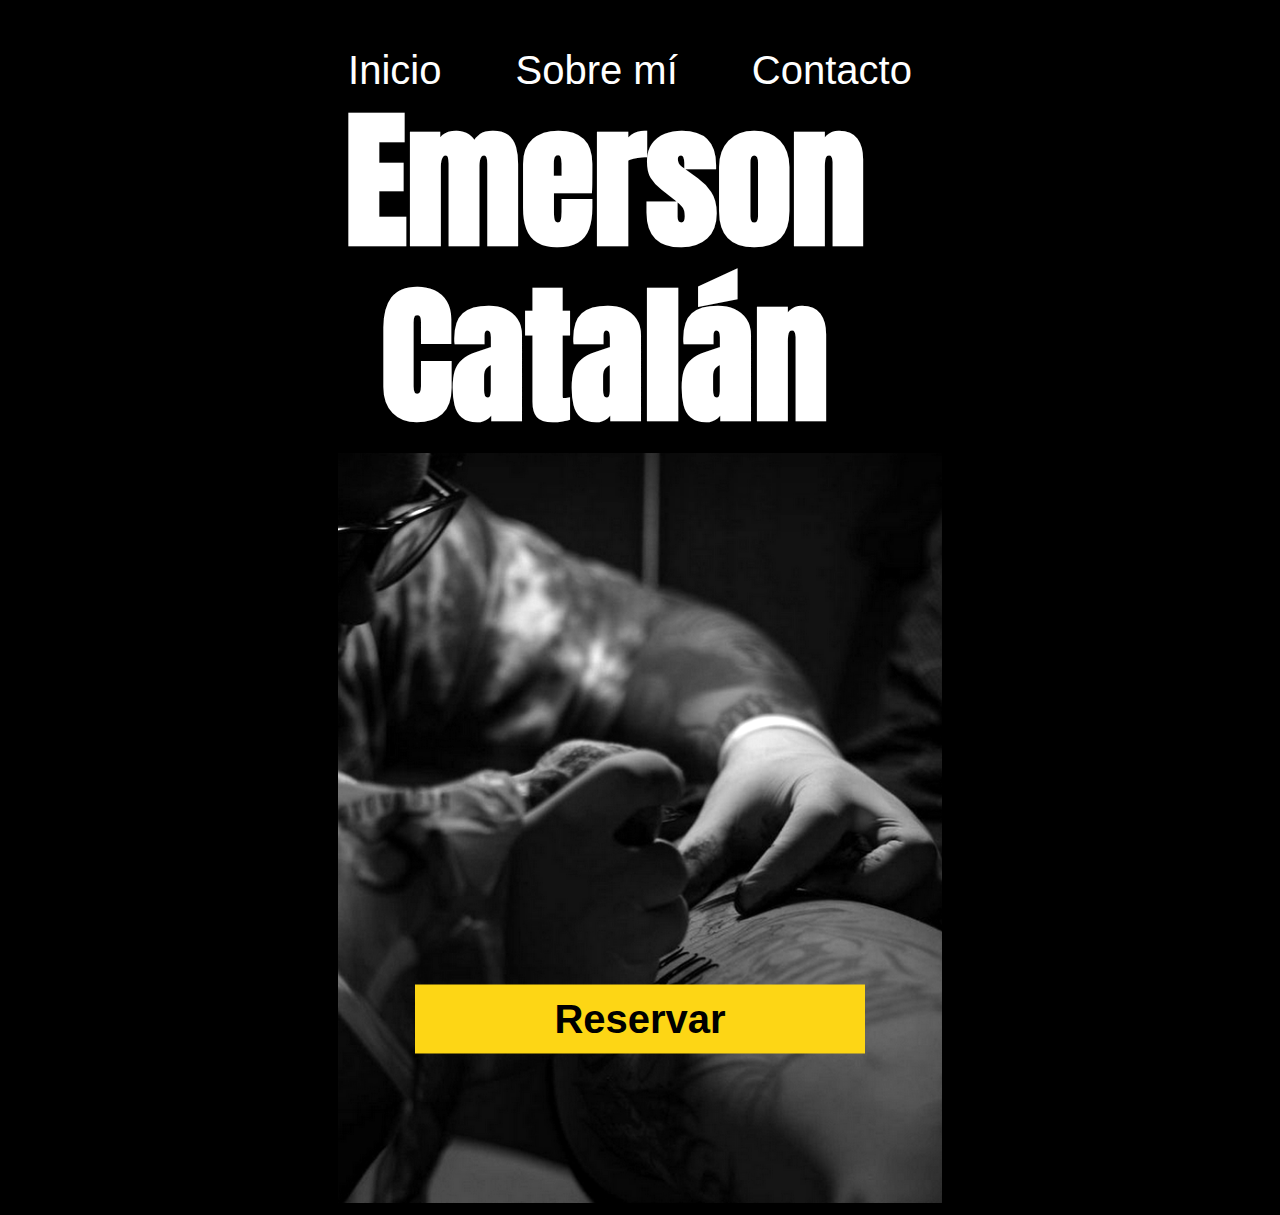
==== commit c9b2e368: "good" ====
--- a/index.html
+++ b/index.html
@@ -9,79 +9,21 @@
   </head>
  
   <body>
-      
-        <div class="website-container">
-      
-          <div class="title-container">
-            <img class="home-image" src="assets/catalan1.webp">
-      
-            <div class="item-box">
-              <div class="top-menu">
-                <p class="menu-option">
-                  <a href="index.html">
-                    Inicio
-                  </a>
-                </p>
 
-                <p class="menu-option">
-                  <a href="#" onclick="return false;">
-                    Acerca de mí
-                  </a>
-                </p>
+      <div class="top-menu">
+        <p>Inicio</p>
+        <p>Sobre mí</p>
+        <p>Contacto</p>
+      </div>
 
-                <p class="menu-option">
-                  <a href="contact.html">
-                    Contacto
-                  </a>
-                </p>
-              </div>
-          
-              <p class="title">
-                Emerson Catalán
-              </p>
+      <p class="title">Emerson Catalán</p>
 
-            <div>
-              <a href="contact.html">
-                <p class="reserve-button">
-                  Reservar
-                </p>
-              </a>  
-            </div>
-            
-            </div>
-
-          </div>
+      <div class="container">
+        <img class="catalan-image" src="assets/catalan1.webp">
         
-          <div class="gallery">
-
-            <div class="gallery-display">
-              <img id="gallery-main-image" class="gallery-image">
-            </div>
-            <div id="thumbnails"></div>
-
-          </div>
-
-          <div class="location-container">      
-            <div class="location-box">
-              <p class="location-text">
-                Ubicación
-              </p>
-            </div>
- 
-            <iframe class="map" src="https://www.google.com/maps/embed?pb=!1m18!1m12!1m3!1d3916.658241930171!2d-74.79684052415239!3d10.989147955232342!2m3!1f0!2f0!3f0!3m2!1i1024!2i768!4f13.1!3m3!1m2!1s0x8ef42d7025b7eb53%3A0x3772468d267fda36!2sCra.%2045%20%23%2057%20-%2058%2C%20Nte.%20Centro%20Historico%2C%20Barranquilla%2C%20Atl%C3%A1ntico%2C%20Colombia!5e0!3m2!1ses-419!2sus!4v1703089931493!5m2!1ses-419!2sus" width="1100" height="350" style="border:0;" allowfullscreen="" loading="lazy" referrerpolicy="no-referrer-when-downgrade"></iframe>
-          
-          </div>
+        <button class="reserve">Reservar</button>
+      </div>
+  </body>
 
 
-        </div>
-      
-      </body>
-
-      <footer>
-        <a href="https://www.instagram.com/emerson.catalan/">
-        <img class="catalan-logo" src="assets/insta.png">
-        </a>
-      </footer>
-
-<script src="main.js"></script>
 </html>
--- a/style.css
+++ b/style.css
@@ -1,208 +1,51 @@
-p {
-  font-family: Arial, Helvetica, sans-serif;
-  color: white;
-  margin: 0;
+body {
+  background-color: rgb(0, 0, 0);
+  text-align: center;
 }
 
-a{
-  color: white;
-  text-decoration: none;
-}
-
-a:hover{
-  color: rgb(253, 214, 21);
-}
-
-a:active{
+p {
+  display: inline-block;
+  margin-right: 70px;
+  margin-bottom: 0;
+  font-size: 40px;
+  font-family: Arial, Helvetica, sans-serif;
   color: white;
 }
 
-.contact-right,
-.contact-left{
+.top-menu{
+  margin-left: 50px;
+}
+.title {
+  font-family: 'Anton', sans-serif;
+  font-size: 150px;
+  font-weight: bold;
+  margin-top: 0px;
   margin-bottom: 10px;
-  font-family: Arial, Helvetica, sans-serif;
-  font-size: 25px; font-weight: bold;
+  line-height: 175px;
+  text-align: center;
+  width: 600px;
 }
 
-body {
-  background-color: rgb(0, 0, 0);
-  margin: 25px;
+.container {
+  position: relative;
 }
 
-footer {
-  margin-top: 35px;
-  text-align: center;
+.catalan-image {
+  height: 750px;
 }
 
-
-.website-container {
-  max-width: 1200px; 
-  width: 100%; 
-  margin: 0 auto; 
-}
-
-.menu-option {
-  font-family: Arial, Helvetica, sans-serif;
-  display: inline-block;
-  font-size: 25px;
-  margin-left: 103px;
-  margin-top: 75px;
+.reserve {
+  position: absolute;
+  top: 75%;
+  left: 50%;
+  transform: translate(-50%, -50%);
+  -ms-transform: translate(-50%, -50%);
+  background-color: rgb(253, 214, 21);
+  color: rgb(0, 0, 0);
+  font-size: 40px;
+  font-weight: bold;
+  width: 450px;
+  padding: 12px 24px;
+  border: none;
   cursor: pointer;
-}
-
-.title-container {
-  display: flex;
-  width: auto;
-  margin-top: 35px;
-  margin-bottom: 35px;
-}
-
-.home-image {
-  height: 650px;
-  width: 523px;
-}
-
-.item-box {
-  display: flex;
-  flex-direction: column;
-  margin-left: 20px;
-}
-
-.top-menu{
-  text-align: center;
-  font-weight: bold;
-}
-
-.title {
-  font-family: 'Anton', sans-serif;
-  font-size: 175px; font-weight: bold;
-	margin-top: 0px;
-  padding-top: 45px;
-  margin-bottom: 15px;
-	line-height: 175px;
-  text-align: right;
-}
-
-.reserve-button{
-  margin-top: 50px;
-  padding: 25px;
-  background-color: white;
-  font-family: Arial, Helvetica, sans-serif;
-  font-size: 30px; font-weight: bold;
-  color: rgb(0, 0, 0);
-  text-align: center;
-  user-select: none;
-  cursor: pointer;
-}
-
-.reserve-button:hover{
-  background-color: rgb(253, 214, 21)
-}
-
-.reserve-button:active{
-  background-color: white;
-}
-
-.location-container {
-  display: flex;
-  width: auto;
-  margin-top: 35px;
-  margin-bottom: 35px;
-
-}
-
-.location-text {
-  font-family: 'Anton', sans-serif;
-  font-size: 80px; font-weight: bold;
-  margin-bottom: 20px;
-  margin-top: 110px;
-  margin-left: -100px;
-  transform: rotate(-90deg);
-}
-
-.map{
-  margin-left: -100px;
-}
-
-.catalan-logo {
-  height: 100px;
-}
-
-
-/*CONTACT PAGE STYLES*/
-
-.contact-info {
-  display: grid;
-  grid-template-columns: auto auto;
-  grid-row-gap: 20px;
-  margin-top: 30px;
-  margin-left: 25px;
-  color: rgb(255, 255, 255);
-}
-
-.contact-right {
-  text-align: right;
-  font-weight: 200;
-}
-
-
-
-
-
-/*---------------*/
-/* Gallery style */
-/*---------------*/
-
-/* Constants */
-:root
-  { --gallery-width: 1200px
-  ; --gallery-height: 825px
-  ; --gallery-padding: 5px
-  ; --gallery-thumbnail-height: 100px
-  ; --gallery-main-display-height:
-      calc(var(--gallery-height) - 3 * var(--gallery-padding) - var(--gallery-thumbnail-height));
-    }
-
-/* Flex container with main display and thumbnails */
-div.gallery
-  { display: flex
-  ; width: var(--gallery-width)
-  ; height: var(--gallery-height)
-  ; flex-direction: column
-  ; padding-top: var(--gallery-padding)
-  ; padding-bottom: var(--gallery-padding)
-  ; box-sizing: border-box
-    }
-
-/* The main gallery display */
-div.gallery-display
-  { margin-bottom: var(--gallery-padding)
-  ; height: var(--gallery-main-display-height)
-  ; width: 100%
-  ; text-align: center
-    }
-
-/* Image from the gallery */
-img.gallery-image
-  { max-width: 100%
-  ; max-height: 100%
-    }
-
-/* Flex container for thumbnails */
-#thumbnails
-  { height: var(--gallery-thumbnail-height)
-  ; display: flex
-  ; flex-direction: row
-  ; justify-content: flex-start
-  ; width: 100%
-  ; gap: 11px
-  ; overflow-x: auto
-    }
-
-/* Thumbnail image */
-img.thumbnail
-  { cursor: pointer
-    }
-
-
-    
+}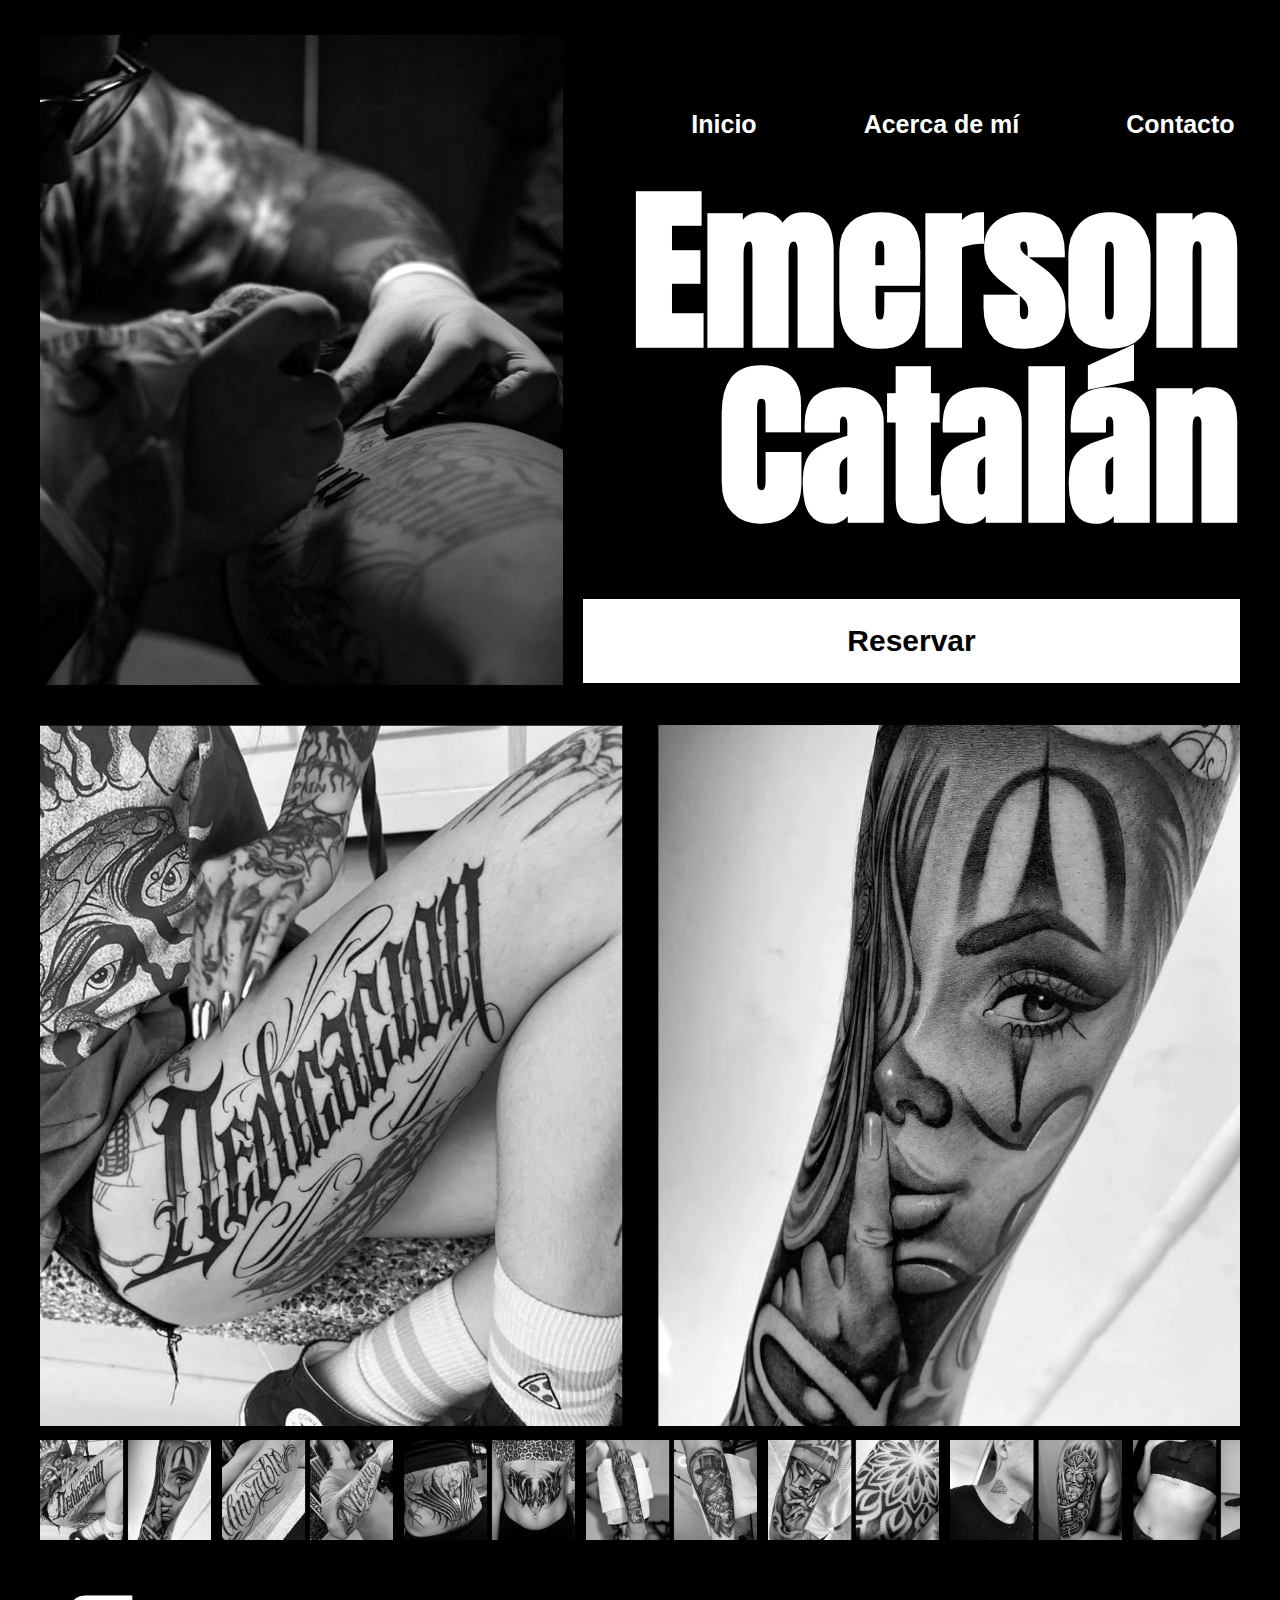
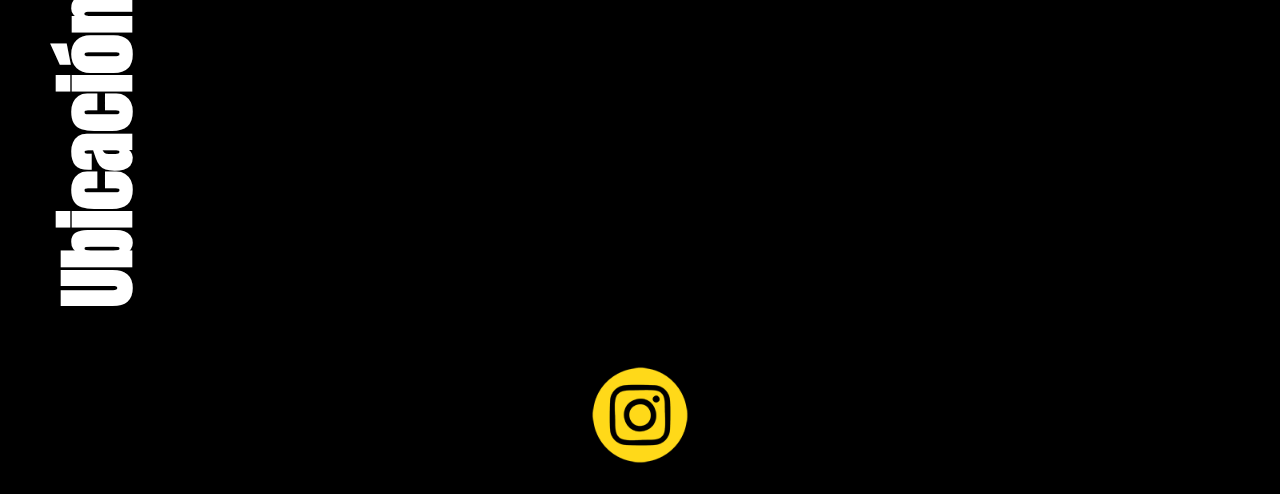
==== commit c5321d73: "Changes good (#3)" ====
--- a/index.html
+++ b/index.html
@@ -3,27 +3,86 @@
   <head>
     <title>Catalan's Tattoo</title>
     <link rel="stylesheet" href="style.css">
+    <link rel="icon" href="assets/flower.png">
     <link rel="preconnect" href="https://fonts.googleapis.com">
     <link rel="preconnect" href="https://fonts.gstatic.com" crossorigin>
     <link href="https://fonts.googleapis.com/css2?family=Anton&display=swap" rel="stylesheet">       
   </head>
  
   <body>
+      
+        <div class="website-container">
+      
+          <div class="title-container">
+            <img class="home-image" src="assets/catalan1.webp">
+      
+            <div class="item-box">
+              <div class="top-menu">
+                <p class="menu-option">
+                  <a href="index.html">
+                    Inicio
+                  </a>
+                </p>
 
-      <div class="top-menu">
-        <p>Inicio</p>
-        <p>Sobre mí</p>
-        <p>Contacto</p>
-      </div>
+                <p class="menu-option">
+                  <a href="about.html">
+                    Acerca de mí
+                  </a>
+                </p>
 
-      <p class="title">Emerson Catalán</p>
+                <p class="menu-option">
+                  <a href="contact.html">
+                    Contacto
+                  </a>
+                </p>
+              </div>
+          
+              <p class="title">
+                Emerson Catalán
+              </p>
 
-      <div class="container">
-        <img class="catalan-image" src="assets/catalan1.webp">
+            <div>
+              <a href="contact.html">
+                <p class="reserve-button">
+                  Reservar
+                </p>
+              </a>  
+            </div>
+            
+            </div>
+
+          </div>
         
-        <button class="reserve">Reservar</button>
-      </div>
-  </body>
+          <div class="gallery">
+
+            <div class="gallery-display">
+              <img id="gallery-main-image" class="gallery-image">
+            </div>
+            <div id="thumbnails"></div>
+
+          </div>
+
+          <div class="location-container">      
+            <div class="location-box">
+              <p class="location-text">
+                Ubicación
+              </p>
+            </div>
+ 
+            <iframe class="map" src="https://www.google.com/maps/embed?pb=!1m18!1m12!1m3!1d3916.658241930171!2d-74.79684052415239!3d10.989147955232342!2m3!1f0!2f0!3f0!3m2!1i1024!2i768!4f13.1!3m3!1m2!1s0x8ef42d7025b7eb53%3A0x3772468d267fda36!2sCra.%2045%20%23%2057%20-%2058%2C%20Nte.%20Centro%20Historico%2C%20Barranquilla%2C%20Atl%C3%A1ntico%2C%20Colombia!5e0!3m2!1ses-419!2sus!4v1703089931493!5m2!1ses-419!2sus" width="1100" height="350" style="border:0;" allowfullscreen="" loading="lazy" referrerpolicy="no-referrer-when-downgrade"></iframe>
+          
+          </div>
 
 
+        </div>
+      
+      </body>
+
+      <footer>
+        <a href="https://www.instagram.com/emerson.catalan/">
+        <img class="catalan-logo" src="assets/insta.png">
+        </a>
+      </footer>
+
+<script src="main.js"></script>
 </html>
--- a/style.css
+++ b/style.css
@@ -1,51 +1,216 @@
+p {
+  font-family: Arial, Helvetica, sans-serif;
+  color: white;
+  margin: 0;
+}
+
+a{
+  color: white;
+  text-decoration: none;
+}
+
+a:hover{
+  color: rgb(253, 214, 21);
+}
+
+a:active{
+  color: white;
+}
+
+.contact-right,
+.contact-left{
+  margin-bottom: 10px;
+  font-family: Arial, Helvetica, sans-serif;
+  font-size: 25px; font-weight: bold;
+}
+
 body {
   background-color: rgb(0, 0, 0);
+  margin: 25px;
+}
+
+footer {
+  margin-top: 35px;
   text-align: center;
 }
 
-p {
+
+.website-container {
+  max-width: 1200px; 
+  width: 100%; 
+  margin: 0 auto; 
+}
+
+.menu-option {
+  font-family: Arial, Helvetica, sans-serif;
   display: inline-block;
-  margin-right: 70px;
-  margin-bottom: 0;
-  font-size: 40px;
-  font-family: Arial, Helvetica, sans-serif;
-  color: white;
+  font-size: 25px;
+  margin-left: 103px;
+  margin-top: 75px;
+  cursor: pointer;
+}
+
+.title-container {
+  display: flex;
+  width: auto;
+  margin-top: 35px;
+  margin-bottom: 35px;
+}
+
+.home-image {
+  height: 650px;
+  width: 523px;
+}
+
+.item-box {
+  display: flex;
+  flex-direction: column;
+  margin-left: 20px;
 }
 
 .top-menu{
-  margin-left: 50px;
-}
+  display: inline-block;
+  text-align: center;
+  font-weight: bold;
+}
+
 .title {
   font-family: 'Anton', sans-serif;
-  font-size: 150px;
-  font-weight: bold;
-  margin-top: 0px;
-  margin-bottom: 10px;
-  line-height: 175px;
+  font-size: 175px; font-weight: bold;
+  width: 100%;
+	margin-top: 0px;
+  padding-top: 45px;
+  margin-bottom: 15px;
+	line-height: 175px;
+  text-align: right;
+}
+
+.reserve-button{
+  margin-top: 50px;
+  padding: 25px;
+  background-color: white;
+  font-family: Arial, Helvetica, sans-serif;
+  font-size: 30px; font-weight: bold;
+  color: rgb(0, 0, 0);
   text-align: center;
-  width: 600px;
-}
-
-.container {
-  position: relative;
-}
-
-.catalan-image {
-  height: 750px;
-}
-
-.reserve {
-  position: absolute;
-  top: 75%;
-  left: 50%;
-  transform: translate(-50%, -50%);
-  -ms-transform: translate(-50%, -50%);
-  background-color: rgb(253, 214, 21);
-  color: rgb(0, 0, 0);
-  font-size: 40px;
-  font-weight: bold;
-  width: 450px;
-  padding: 12px 24px;
-  border: none;
+  user-select: none;
   cursor: pointer;
+}
+
+.reserve-button:hover{
+  background-color: rgb(253, 214, 21)
+}
+
+.reserve-button:active{
+  background-color: white;
+}
+
+.location-container {
+  display: flex;
+  width: auto;
+  margin-top: 35px;
+  margin-bottom: 35px;
+
+}
+
+.location-text {
+  font-family: 'Anton', sans-serif;
+  font-size: 80px; font-weight: bold;
+  margin-bottom: 20px;
+  margin-top: 110px;
+  margin-left: -100px;
+  transform: rotate(-90deg);
+}
+
+.map{
+  margin-left: -100px;
+}
+
+.catalan-logo {
+  height: 100px;
+}
+
+
+/*CONTACT PAGE STYLES*/
+
+.contact-info {
+  display: grid;
+  grid-template-columns: auto auto;
+  grid-row-gap: 20px;
+  margin-top: 30px;
+  margin-left: 25px;
+  color: rgb(255, 255, 255);
+}
+
+.contact-right {
+  text-align: right;
+  font-weight: 200;
+}
+
+
+/*---------------*/
+/* Gallery style */
+/*---------------*/
+
+/* Constants */
+:root
+  { --gallery-width: 1200px
+  ; --gallery-height: 825px
+  ; --gallery-padding: 5px
+  ; --gallery-thumbnail-height: 100px
+  ; --gallery-main-display-height:
+      calc(var(--gallery-height) - 3 * var(--gallery-padding) - var(--gallery-thumbnail-height));
+    }
+
+/* Flex container with main display and thumbnails */
+div.gallery
+  { display: flex
+  ; width: var(--gallery-width)
+  ; height: var(--gallery-height)
+  ; flex-direction: column
+  ; padding-top: var(--gallery-padding)
+  ; padding-bottom: var(--gallery-padding)
+  ; box-sizing: border-box
+    }
+
+/* The main gallery display */
+div.gallery-display
+  { margin-bottom: var(--gallery-padding)
+  ; height: var(--gallery-main-display-height)
+  ; width: 100%
+  ; text-align: center
+    }
+
+/* Image from the gallery */
+img.gallery-image
+  { max-width: 100%
+  ; max-height: 100%
+    }
+
+/* Flex container for thumbnails */
+#thumbnails
+  { height: var(--gallery-thumbnail-height)
+  ; display: flex
+  ; flex-direction: row
+  ; justify-content: flex-start
+  ; width: 100%
+  ; gap: 11px
+  ; overflow-x: auto
+    }
+
+/* Thumbnail image */
+img.thumbnail
+  { cursor: pointer
+    }
+
+/* Media query for phone screens */
+@media only screen and (max-width: 600px) {
+  div.gallery,
+  .location-container {
+    display: none;
+  }
+
+  .home-image{
+    display: none;
+  }
 }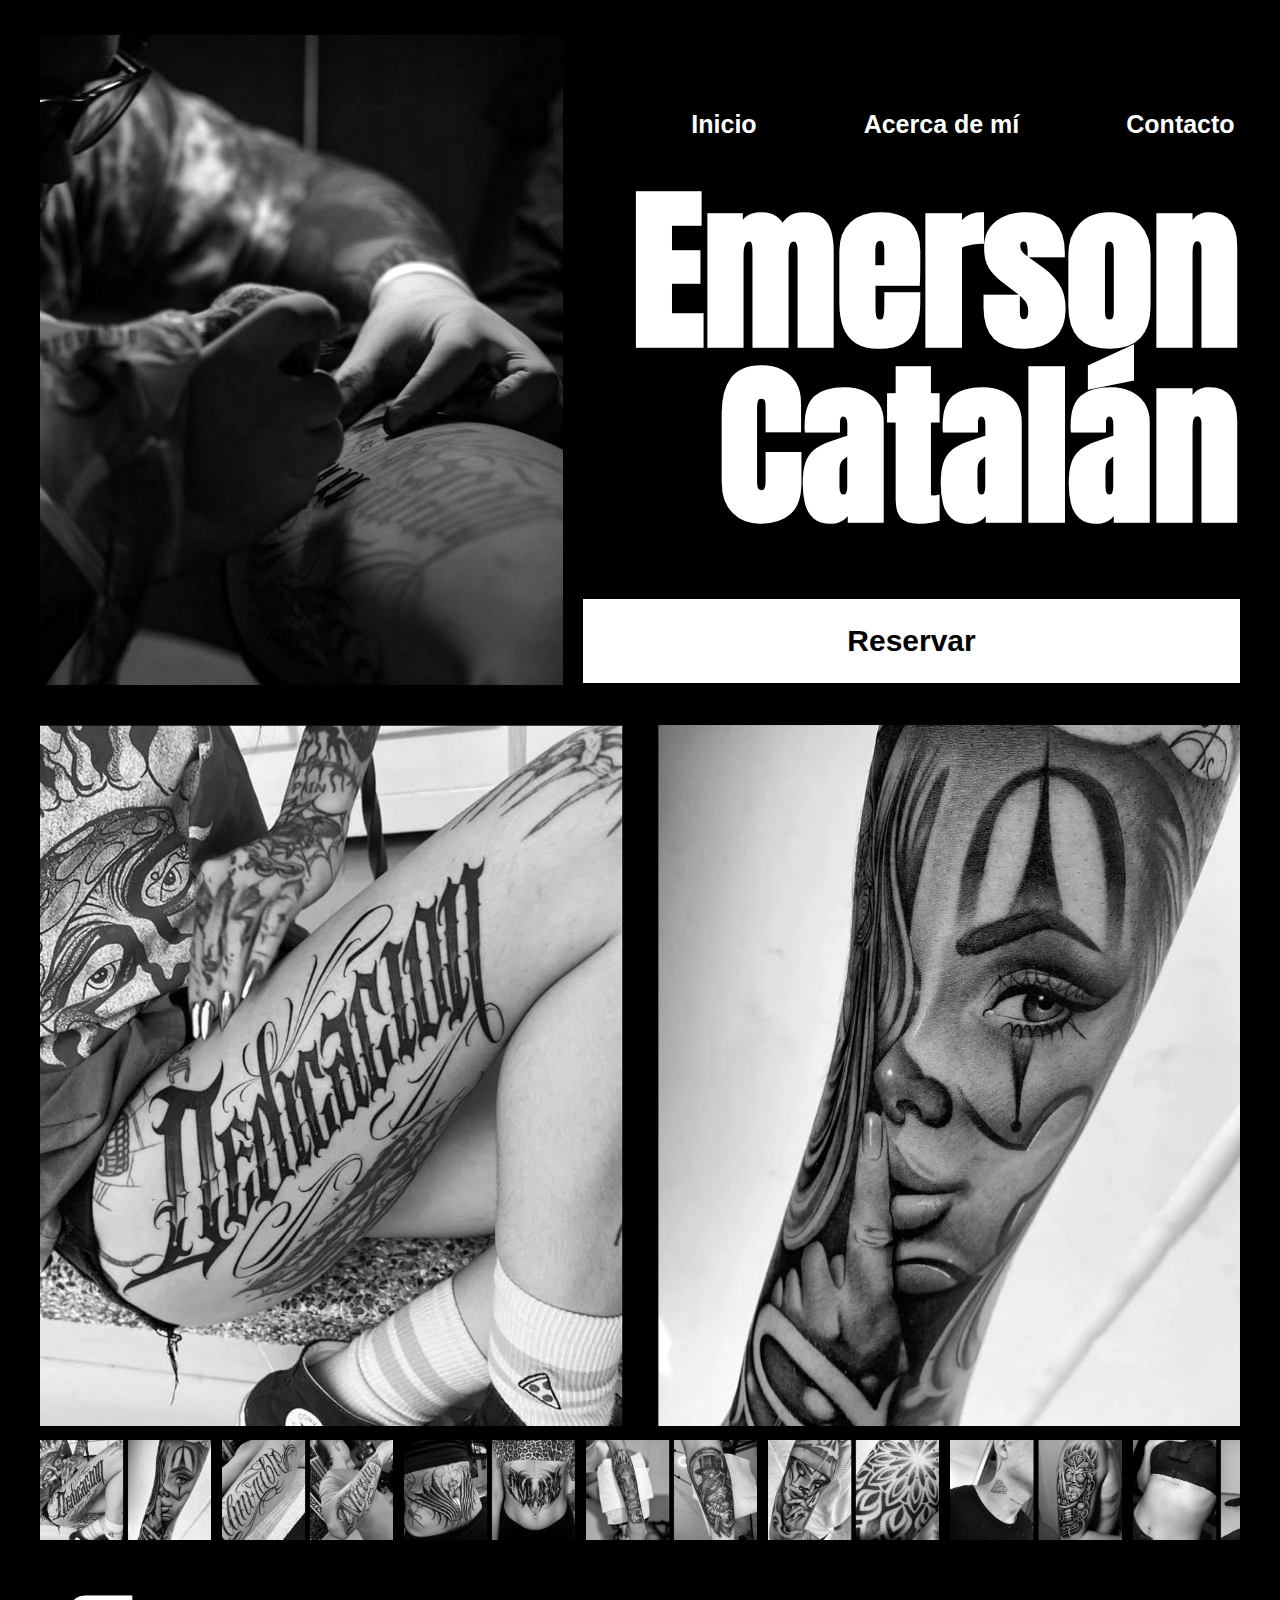
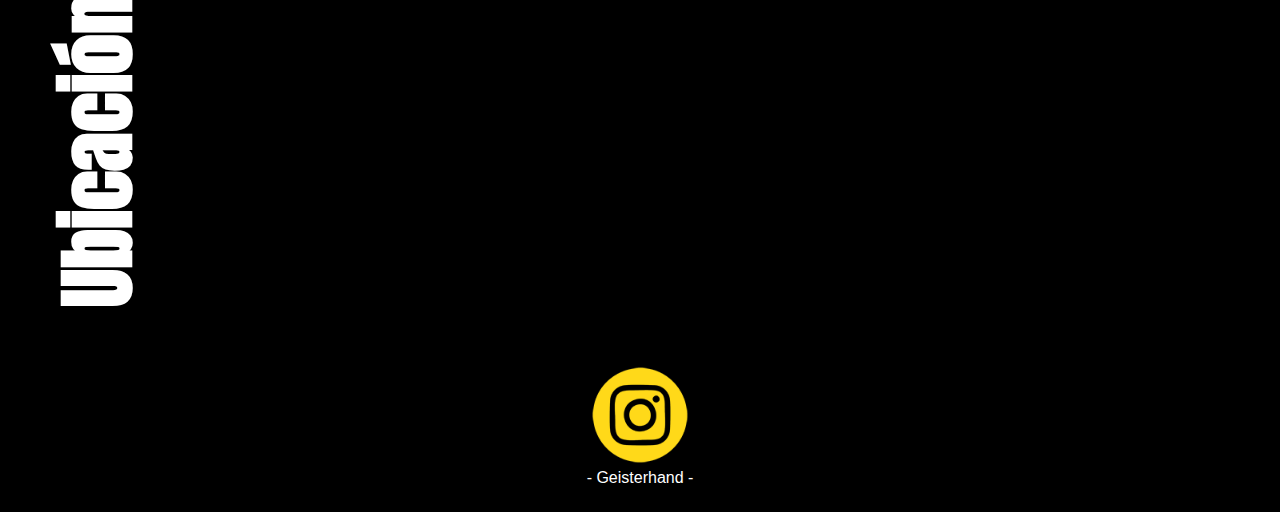
==== commit 49b9a07f: "Update index.html" ====
--- a/index.html
+++ b/index.html
@@ -82,6 +82,9 @@
         <a href="https://www.instagram.com/emerson.catalan/">
         <img class="catalan-logo" src="assets/insta.png">
         </a>
+         <p class="signature">
+           - Geisterhand -
+         </p>
       </footer>
 
 <script src="main.js"></script>
